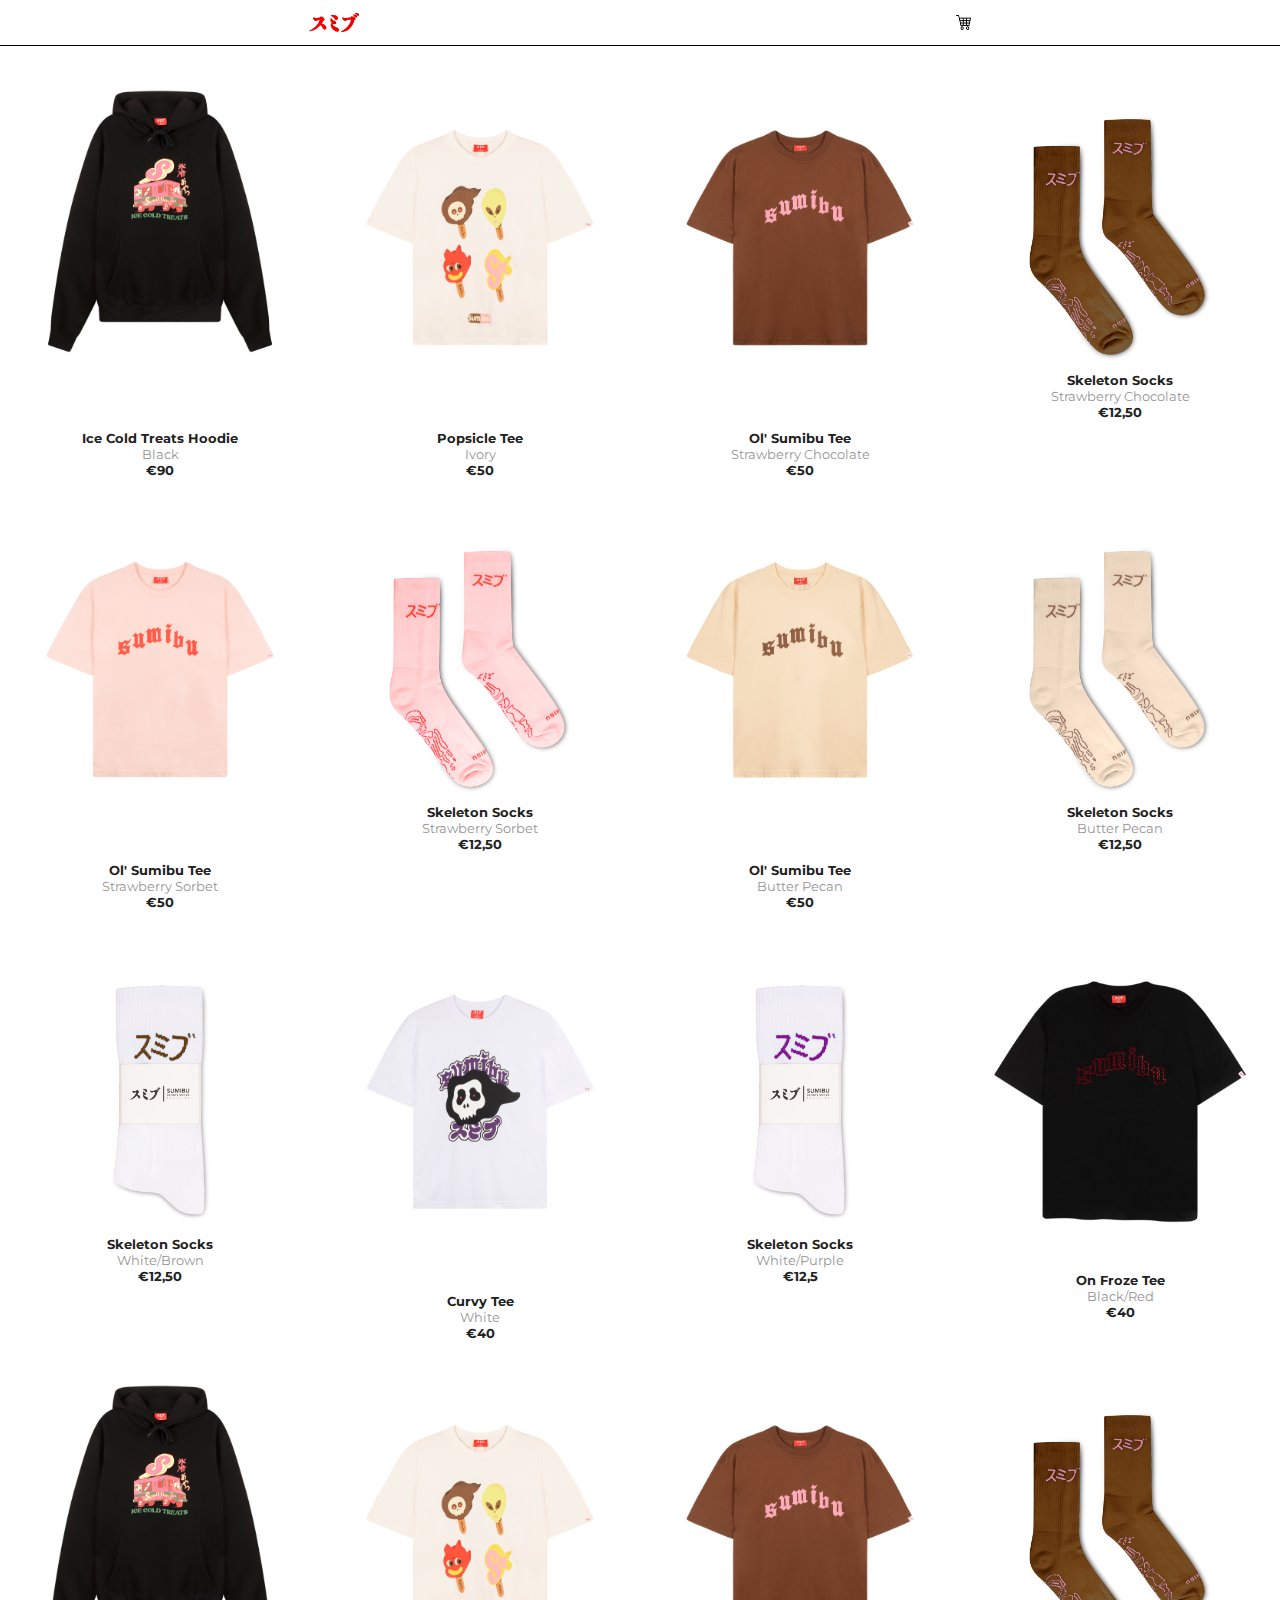
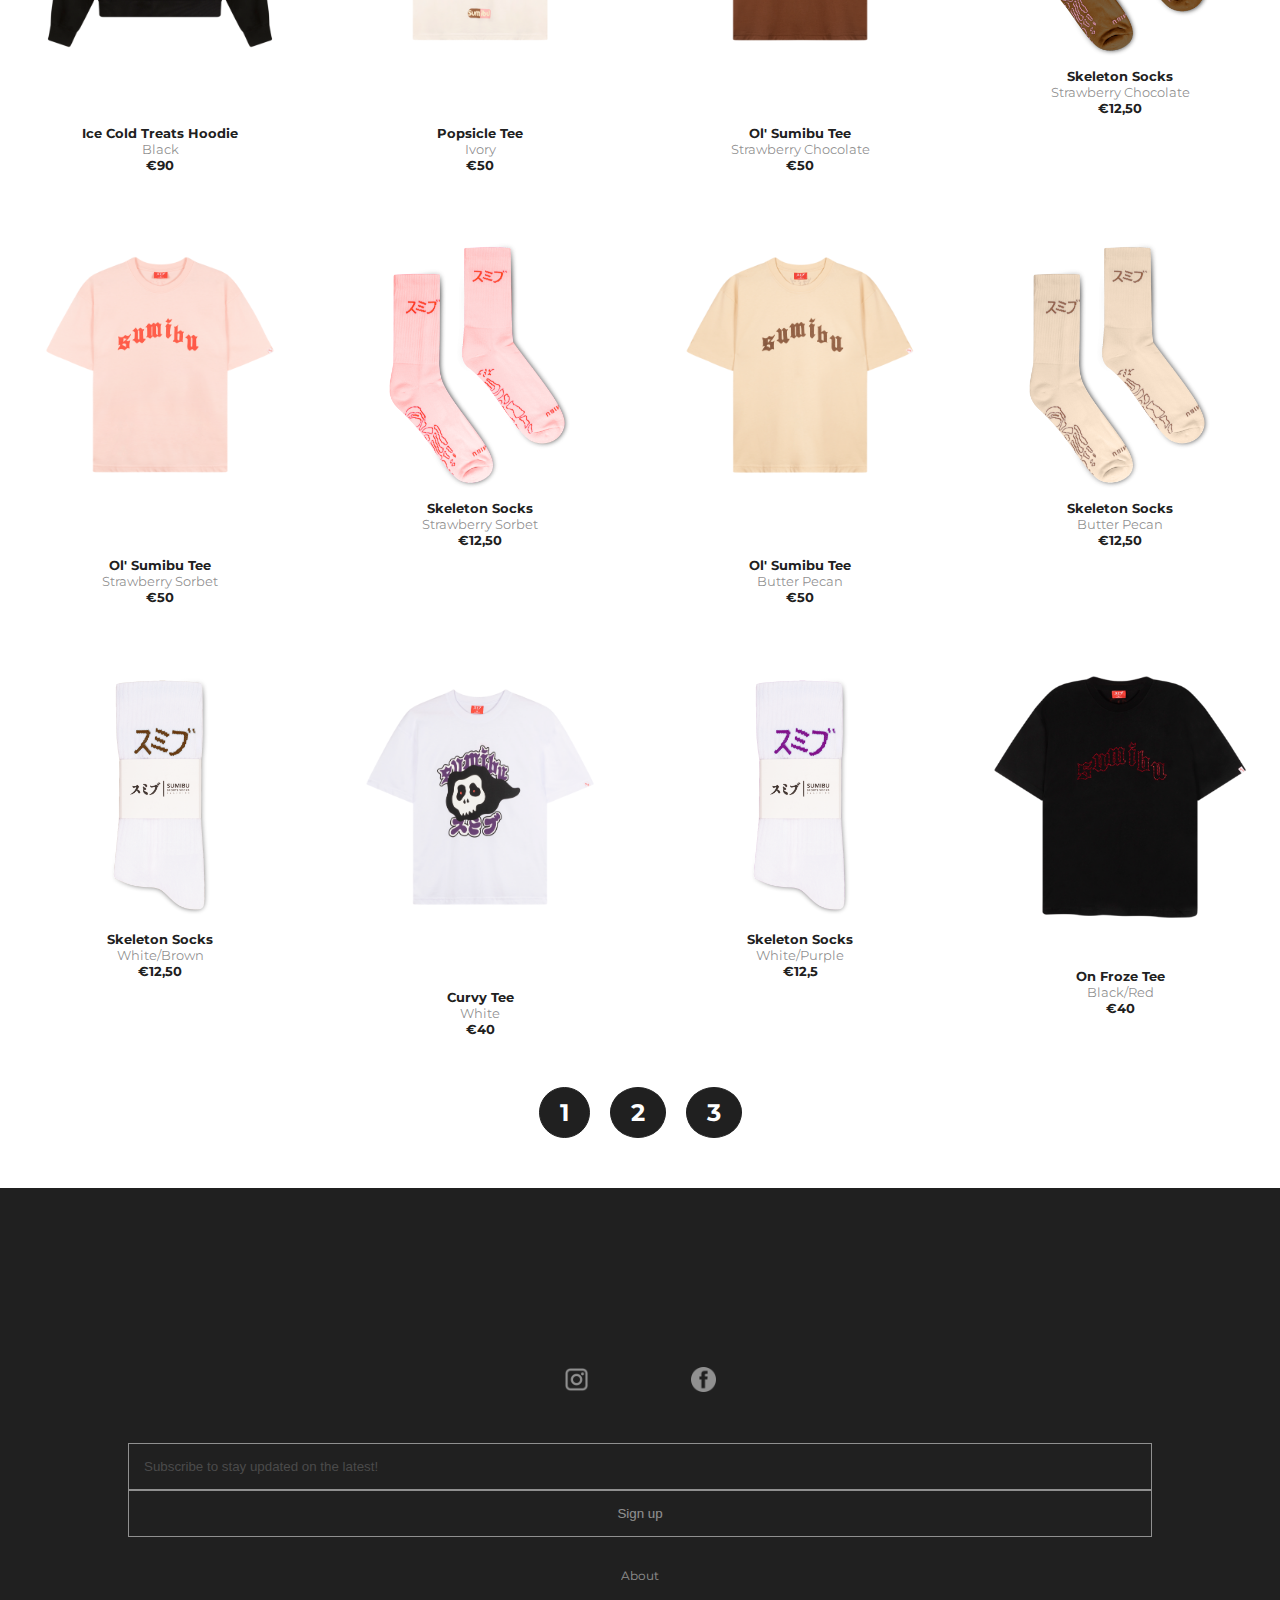
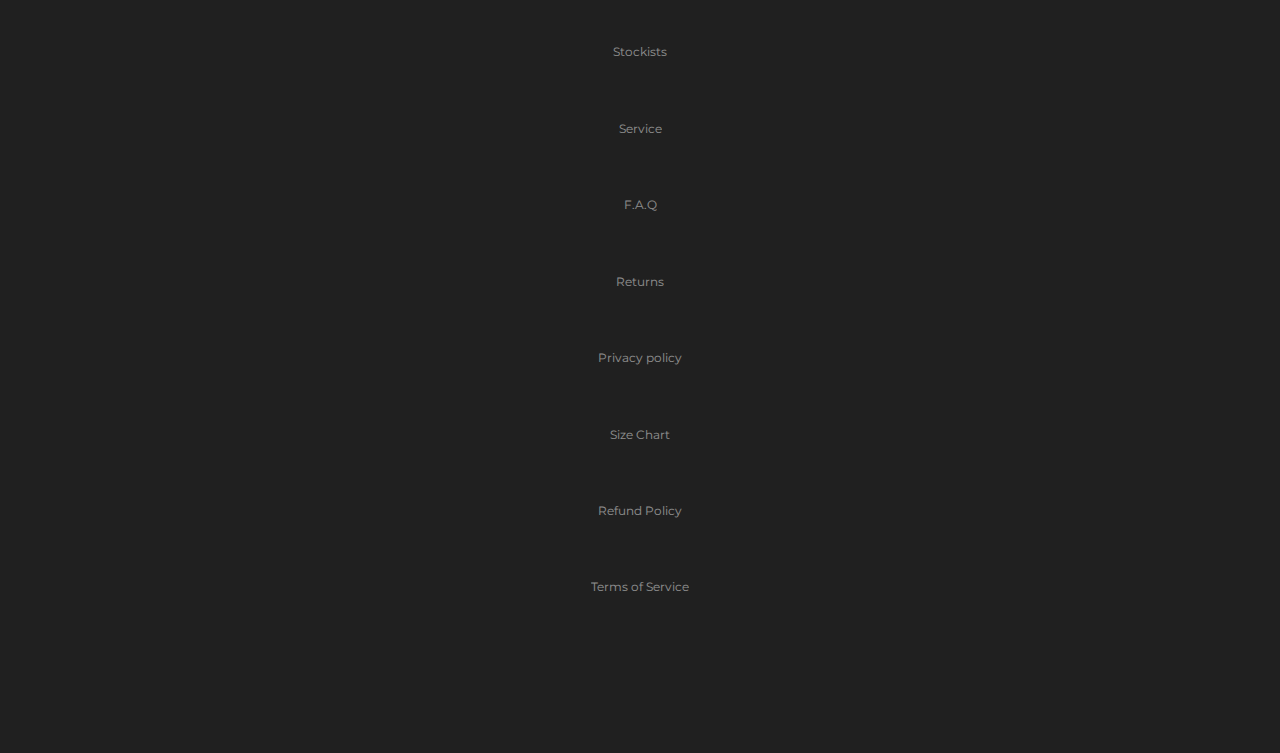
==== shop.html @ e9f35f2e "Add files via upload" ====
<!DOCTYPE html>
<html lang="nl">
<head>
    <meta charset="UTF-8">
    <meta http-equiv="X-UA-Compatible" content="IE=edge">
    <meta name="viewport" content="width=device-width, initial-scale=1.0">
    <link rel="stylesheet" href="styles/styles.css">
    <link rel="preconnect" href="https://fonts.googleapis.com">
    <link rel="preconnect" href="https://fonts.gstatic.com" crossorigin>
    <link href="https://fonts.googleapis.com/css2?family=Nunito+Sans:wght@300&display=swap" rel="stylesheet">
    <link rel="preconnect" href="https://fonts.googleapis.com">
    <link rel="preconnect" href="https://fonts.gstatic.com" crossorigin>
    <link href="https://fonts.googleapis.com/css2?family=Montserrat&display=swap" rel="stylesheet">
    <title>Sumibu</title>
</head>
<body>
    <header>
        <section>
            <img src="images/hamburger.png" alt="Hamburger menu icon" id="burger">
            <img src="images/logo.png" alt="">
            <img src="images/winkelwagen.png" alt="">
        </section>
        <nav>
            <img src="images/kruis.png" alt="kruis" id="kruis">
            <ul>
                <li> <a href="index.html">HOME</a></li>
                <li><a href="shop.html">SHOP</a></li>
                <li><a href="">EXPRESSIONS</a></li>
                <li><a href="">BLOG</a></li>
                <li><a href="">SEARCH</a></li>
                <li><a href="">CONTACT</a></li>
                <li><a href="">ABOUT</a></li>
                <li><a href="">EUR</a></li>
            </ul>
        </nav>
    </header>
    <main>
        <section>
            <article>
            <img src="images/trui.png" alt="hoodie">
            <h1>Ice Cold Treats Hoodie</h1>
            <p>Black</p>
            <h1>€90</h1>
        </article>
        <article>
            <img src="images/eerste shirt.png" alt="shirt">
            <h1>Popsicle Tee</h1>
            <p>Ivory</p>
            <h1>€50</h1>
        </article>
        <article>
            <img src="images/tweede shirt.png" alt="shirt">
            <h1>Ol' Sumibu Tee</h1>
            <p>Strawberry Chocolate</p>
            <h1>€50</h1>
        </article>
        <article>
            <img src="images/sokken.png" alt="sokken">
            <h1>Skeleton Socks</h1>
            <p>Strawberry Chocolate</p>
            <h1>€12,50</h1>
        </article>
        <article>
            <img src="images/derde shirt.png" alt="shirt">
            <h1>Ol' Sumibu Tee</h1>
            <p>Strawberry Sorbet</p>
            <h1>€50</h1>
        </article>
        <article>
            <img src="images/tweede sokken.png" alt="sokken">
            <h1>Skeleton Socks</h1>
            <p>Strawberry Sorbet</p>
            <h1>€12,50</h1>
        </article>
        <article>
            <img src="images/vierde shirt.png" alt="shirt">
            <h1>Ol' Sumibu Tee</h1>
            <p>Butter Pecan</p>
            <h1>€50</h1>
        </article>
        <article>
            <img src="images/derde sokken.png" alt="sokken">
            <h1>Skeleton Socks</h1>
            <p>Butter Pecan</p>
            <h1>€12,50</h1>
        </article>
       <article>
            <img src="images/vierde sokken.png" alt="sokken">
            <h1>Skeleton Socks</h1>
            <p>White/Brown</p>
            <h1>€12,50</h1>
        </article>
        <article>
            <img src="images/vijfde shirt.png" alt="shirt">
            <h1>Curvy Tee</h1>
            <p>White</p>
            <h1>€40</h1>
        </article>
        <article>
            <img src="images/vijfde sokken.png" alt="shirt">
            <h1>Skeleton Socks</h1>
            <p>White/Purple</p>
            <h1>€12,5</h1>
        </article>
        <article>
            <img src="images/zesde shirt.png" alt="shirt">
            <h1>On Froze Tee</h1>
            <p>Black/Red</p>
            <h1>€40</h1>
        </article>
    </section>
        <section>
            <article>
            <img src="images/trui.png" alt="hoodie">
            <h1>Ice Cold Treats Hoodie</h1>
            <p>Black</p>
            <h1>€90</h1>
        </article>
        <article>
            <img src="images/eerste shirt.png" alt="shirt">
            <h1>Popsicle Tee</h1>
            <p>Ivory</p>
            <h1>€50</h1>
        </article>
        <article>
            <img src="images/tweede shirt.png" alt="shirt">
            <h1>Ol' Sumibu Tee</h1>
            <p>Strawberry Chocolate</p>
            <h1>€50</h1>
        </article>
        <article>
            <img src="images/sokken.png" alt="sokken">
            <h1>Skeleton Socks</h1>
            <p>Strawberry Chocolate</p>
            <h1>€12,50</h1>
        </article>
        <article>
            <img src="images/derde shirt.png" alt="shirt">
            <h1>Ol' Sumibu Tee</h1>
            <p>Strawberry Sorbet</p>
            <h1>€50</h1>
        </article>
        <article>
            <img src="images/tweede sokken.png" alt="sokken">
            <h1>Skeleton Socks</h1>
            <p>Strawberry Sorbet</p>
            <h1>€12,50</h1>
        </article>
        <article>
            <img src="images/vierde shirt.png" alt="shirt">
            <h1>Ol' Sumibu Tee</h1>
            <p>Butter Pecan</p>
            <h1>€50</h1>
        </article>
        <article>
            <img src="images/derde sokken.png" alt="sokken">
            <h1>Skeleton Socks</h1>
            <p>Butter Pecan</p>
            <h1>€12,50</h1>
        </article>
       <article>
            <img src="images/vierde sokken.png" alt="sokken">
            <h1>Skeleton Socks</h1>
            <p>White/Brown</p>
            <h1>€12,50</h1>
        </article>
        <article>
            <img src="images/vijfde shirt.png" alt="shirt">
            <h1>Curvy Tee</h1>
            <p>White</p>
            <h1>€40</h1>
        </article>
        <article>
            <img src="images/vijfde sokken.png" alt="shirt">
            <h1>Skeleton Socks</h1>
            <p>White/Purple</p>
            <h1>€12,5</h1>
        </article>
        <article>
            <img src="images/zesde shirt.png" alt="shirt">
            <h1>On Froze Tee</h1>
            <p>Black/Red</p>
            <h1>€40</h1>
        </article>
    </section>
    <div>
        <h2>1</h2>
        <h2>2</h2>
        <h2>3</h2>
    </div>
    </main>
   
    <footer>    
        <article>
            <img src="images/insta.png" alt="instagram">
            <img src="images/facebook.png" alt="facebook">
        </article>
        
        <input type="email" id="email" required placeholder="Subscribe to stay updated on the latest!">
        <input type="submit" value="Sign up">

        <a href="">About</a>
        <a href="">Stockists</a>
        <a href="">Service</a>
        <a href="">F.A.Q</a>
        <a href="">Returns</a>
        <a href="">Privacy policy</a>
        <a href="">Size Chart</a>
        <a href="">Refund Policy</a>
        <a href="">Terms of Service</a>
    </footer>
    <script src="scripts/scripts.js"></script>
</body>
</html>
---- styles/styles.css ----
*,html {
    padding: 0px;
    margin: 0px;
    box-sizing: border-box;
    cursor: url(//cdn.shopify.com/s/files/1/1156/1870/t/19/assets/SKELETON.png?v=17962530914533551007),auto;
}

:root{
    --standaard-font: 'Montserrat', sans-serif;
    --standaard-zwart: rgba(32, 32, 32);
    --standaard-zwart-lagere-oppacity: rgba(32, 32, 32, 0.5);
}


/*main*/

/*het deel onderaan de homepage*/

.home section:nth-child(4){
    display: flex;
    flex-direction: column;
}
.home section:nth-child(4) img{
    width: 100%;
}

.home main section:nth-child(4) article:last-child img{
    width: 100%;
}

.home main section:nth-child(4) article h1{
    font-family: var(--standaard-font);
    color: var(--standaard-zwart);
    font-size: 1.5em;
    width: 60%;
    align-self: flex-start;
    text-align: left;
}

.home main section:nth-child(4) article h2{
    font-family: var(--standaard-font);
    color: var(--standaard-zwart-lagere-oppacity);
    font-size: 1em;
    width: 60%;
    margin-top: 1em;
    text-align: left;
    align-self: flex-start;
}

.home main section:nth-child(4) article p{
    font-family: var(--standaard-font);
    color: var(--standaard-zwart);
    font-size: .7em;
    width: 60%;
    margin-top: 1em;
    text-align: left;
    align-self: flex-start;
}

.home main section{
    display: flex;
    overflow: auto;
}

.home main section article{
    min-width: 50%;
    padding: 1em;
}

.home>main>article{
    padding: 3%;
}



.home main article:last-child{
    display: flex;
}

.home main article:last-child img{
    width: 50%;
    padding: 1%;
}

.home main section article:last-child img{
    width: 80%;
}


main>article>img{
    width: 100%;
}

main>article:first-child{
    padding: 0%;
}

.home picture{
    display: flex;
    overflow: auto;
}

.home picture img{
    width: 100%;
}

section img{
    width: 80%;
}

main section{
    display: grid;
    grid-template-columns: 1fr 1fr;
    align-items: center;
    align-content: center;
}



section>article{
    display: flex;
    flex-direction: column;
    align-items: center;
}

section>article>h1{
    font-family: var(--standaard-font);
    font-size: 13px;
    color: var(--standaard-zwart);
    text-align: center;
}

section>article>p{
    color: var(--standaard-zwart-lagere-oppacity);
    font-family:  var(--standaard-font);
    font-size: 13px;
    text-align: center;
}

div{
    display: flex;
    justify-content: center;
    gap: 20px;
    padding: 50px;
 }
 
 div h2{
     font-family: var(--standaard-font);
     border: 1px var(--standaard-zwart) solid;
     border-radius:  100%;
     padding: 10px 20px;
     background-color: var(--standaard-zwart);
     color: white;
 }

/*header*/



/*burgermenu*/
header{
    border-bottom: 1px solid black;
    padding: 10px
}

nav.toonmenu{
    transform:translateX(0);
}

header nav{
    background-color: rgba(0, 0, 0, 0.863);
    position: fixed;
    top: 0px;
    right: 0px;
    left: 0px;
    bottom: 0px;
    transform:translateX(-100%);
    transition: 1s;
}

header ul{
    display: flex;
    flex-direction: column; 
    margin-left: 50px;
    margin-top: 50px;
}

header ul li{
    list-style-type: none;
}

header nav a{
    text-decoration: none;
    color: white;
    font-family: var(--standaard-font);
    font-size: 20px;
    font-weight: bold;
    
}

header nav li{
    padding: 10px;
}

header nav img{
    width: 30px;
    margin-left: 45px;
    margin-top: 20px;
}

/*einde burgermenu*/

header section{
    display: flex;
    flex-direction: row;
    justify-content: space-around;
    align-items: center;
}

header section img{
    width: 15px;
    height: 17px;
}

header section img:nth-of-type(2){
    height: 25px;
    width: 50px;
   
}

/*footer*/

footer{
    background-color: var(--standaard-zwart);
    display: flex;
    flex-direction: column;
    padding: 10%;
}

footer>article{
    display: flex;
    flex-direction: row;
    justify-content: center;

}

footer>article>img{
    width: 25px;
    opacity: 50%;
    margin: 5%;
}

footer>a{
    text-decoration: none;
    color: white;
    opacity: 50%;
    font-family:  var(--standaard-font);
    font-size: 12px;
    text-align: center;
    padding: 3%;
}

footer input{
    padding: 15px;
    color: white;
    opacity: 50%;
    background-color:  var(--standaard-zwart);
    border: white 1px solid;
}

@media (min-width: 48em){

    main section{
        display: grid;
        grid-template-columns: 1fr 1fr 1fr 1fr;
    }

    main>article>img{
        width: 100%;
    }
    .home main section article{
        min-width: 25%;
        padding: 1em;
    }
    .home picture{
        overflow: hidden;
    }

    .home section:nth-child(4){
        display: grid;
        grid-template-columns: 1fr 1fr 1fr;
    }
    .home section:nth-child(4) article{
        display: flex; 
        min-width: unset;
        height: 100%;
        justify-content: space-between;
    }
    .home section:nth-child(4) article img{
        background-size: cover;
    }
    
    header>section>img:first-child{
        display: none;
    }

    


    
}
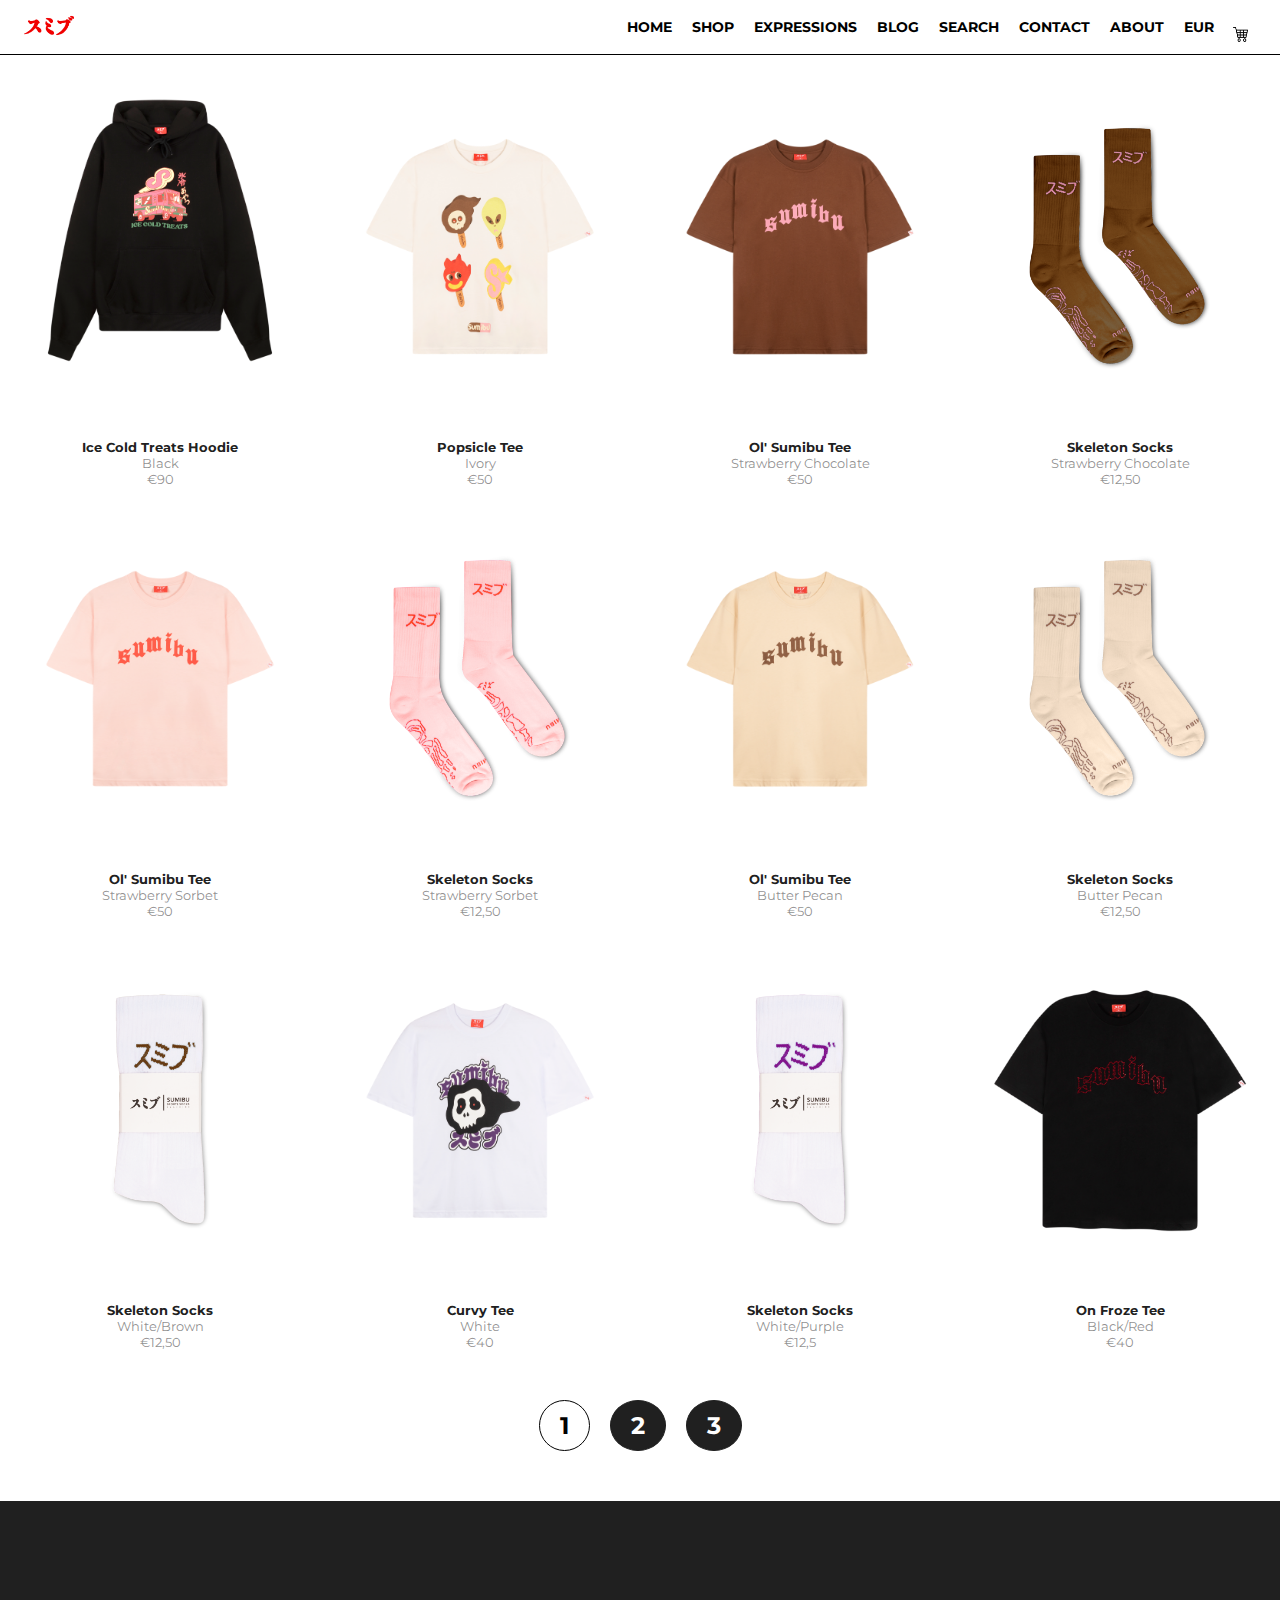
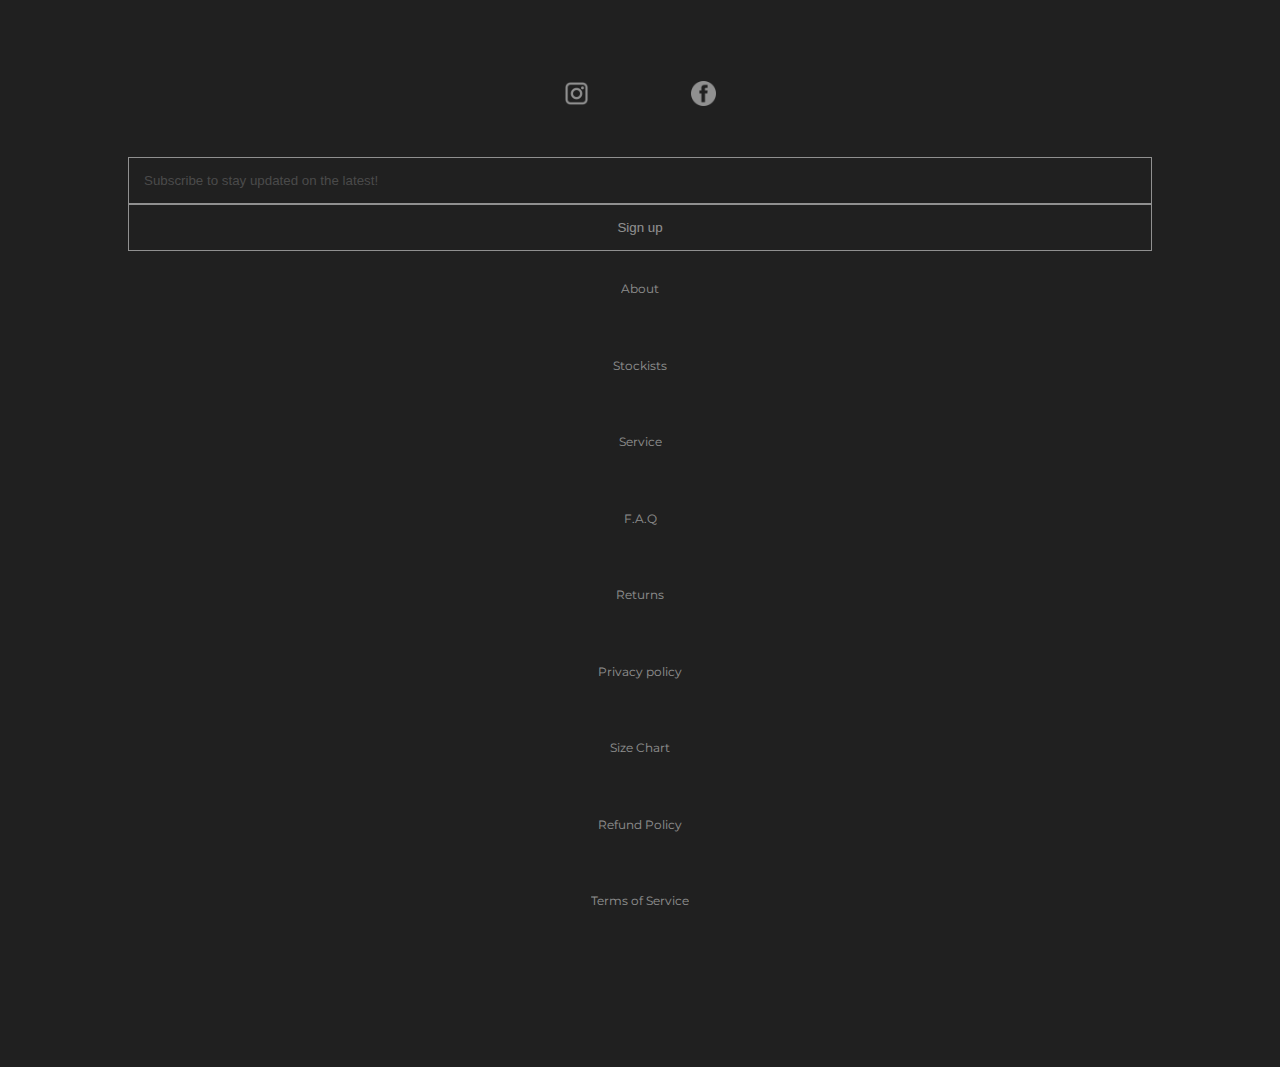
==== commit c5a5d5f4: "Add files via upload" ====
--- a/shop.html
+++ b/shop.html
@@ -13,176 +13,103 @@
     <link href="https://fonts.googleapis.com/css2?family=Montserrat&display=swap" rel="stylesheet">
     <title>Sumibu</title>
 </head>
-<body>
+<body class="shop">
     <header>
         <section>
-            <img src="images/hamburger.png" alt="Hamburger menu icon" id="burger">
-            <img src="images/logo.png" alt="">
-            <img src="images/winkelwagen.png" alt="">
+            <a href="#"><img src="images/hamburger.png" alt="Hamburger menu icon" id="burger"></a>
+            <a href="#"><img src="images/logo.png" alt="logo"></a>
+            <a href=""><img src="images/winkelwagen.png" alt="winkelwagen"></a>
         </section>
         <nav>
             <img src="images/kruis.png" alt="kruis" id="kruis">
             <ul>
                 <li> <a href="index.html">HOME</a></li>
                 <li><a href="shop.html">SHOP</a></li>
-                <li><a href="">EXPRESSIONS</a></li>
-                <li><a href="">BLOG</a></li>
-                <li><a href="">SEARCH</a></li>
-                <li><a href="">CONTACT</a></li>
-                <li><a href="">ABOUT</a></li>
-                <li><a href="">EUR</a></li>
+                <li><a href="#">EXPRESSIONS</a></li>
+                <li><a href="#">BLOG</a></li>
+                <li><a href="#">SEARCH</a></li>
+                <li><a href="#">CONTACT</a></li>
+                <li><a href="#">ABOUT</a></li>
+                <li><a href="#">EUR</a></li>
             </ul>
         </nav>
     </header>
     <main>
         <section>
             <article>
-            <img src="images/trui.png" alt="hoodie">
-            <h1>Ice Cold Treats Hoodie</h1>
-            <p>Black</p>
-            <h1>€90</h1>
-        </article>
-        <article>
-            <img src="images/eerste shirt.png" alt="shirt">
-            <h1>Popsicle Tee</h1>
-            <p>Ivory</p>
-            <h1>€50</h1>
-        </article>
-        <article>
-            <img src="images/tweede shirt.png" alt="shirt">
-            <h1>Ol' Sumibu Tee</h1>
-            <p>Strawberry Chocolate</p>
-            <h1>€50</h1>
-        </article>
-        <article>
-            <img src="images/sokken.png" alt="sokken">
-            <h1>Skeleton Socks</h1>
-            <p>Strawberry Chocolate</p>
-            <h1>€12,50</h1>
-        </article>
-        <article>
-            <img src="images/derde shirt.png" alt="shirt">
-            <h1>Ol' Sumibu Tee</h1>
-            <p>Strawberry Sorbet</p>
-            <h1>€50</h1>
-        </article>
-        <article>
-            <img src="images/tweede sokken.png" alt="sokken">
-            <h1>Skeleton Socks</h1>
-            <p>Strawberry Sorbet</p>
-            <h1>€12,50</h1>
-        </article>
-        <article>
-            <img src="images/vierde shirt.png" alt="shirt">
-            <h1>Ol' Sumibu Tee</h1>
-            <p>Butter Pecan</p>
-            <h1>€50</h1>
-        </article>
-        <article>
-            <img src="images/derde sokken.png" alt="sokken">
-            <h1>Skeleton Socks</h1>
-            <p>Butter Pecan</p>
-            <h1>€12,50</h1>
-        </article>
-       <article>
-            <img src="images/vierde sokken.png" alt="sokken">
-            <h1>Skeleton Socks</h1>
-            <p>White/Brown</p>
-            <h1>€12,50</h1>
-        </article>
-        <article>
-            <img src="images/vijfde shirt.png" alt="shirt">
-            <h1>Curvy Tee</h1>
-            <p>White</p>
-            <h1>€40</h1>
-        </article>
-        <article>
-            <img src="images/vijfde sokken.png" alt="shirt">
-            <h1>Skeleton Socks</h1>
-            <p>White/Purple</p>
-            <h1>€12,5</h1>
-        </article>
-        <article>
-            <img src="images/zesde shirt.png" alt="shirt">
-            <h1>On Froze Tee</h1>
-            <p>Black/Red</p>
-            <h1>€40</h1>
-        </article>
+                <a href="#"><img src="images/trui.png" alt="hoodie">
+                <h3>Ice Cold Treats Hoodie</h3>
+                <p>Black</p>
+                <p>€90</p></a>
+            </article>
+            <article>
+                <a href="#"><img src="images/eerste shirt.png" alt="shirt">
+                <h3>Popsicle Tee</h1>
+                <p>Ivory</p>
+                <p>€50</p></a>
+            </article>
+            <article>
+                <a href="#"><img src="images/tweede shirt.png" alt="shirt">
+                <h3>Ol' Sumibu Tee</h3>
+                <p>Strawberry Chocolate</p>
+                <p>€50</p></a>
+            </article>
+            <article>
+                <a href="#"><img src="images/sokken.png" alt="sokken">
+                <h3>Skeleton Socks</h3>
+                <p>Strawberry Chocolate</p>
+                <p>€12,50</p></a>
+            </article>
+            <article>
+                <a href="#"><img src="images/derde shirt.png" alt="shirt">
+                <h3>Ol' Sumibu Tee</h3>
+                <p>Strawberry Sorbet</p>
+                <p>€50</p></a>
+            </article>
+            <article>
+                <a href="#"><img src="images/tweede sokken.png" alt="sokken">
+                <h3>Skeleton Socks</h3>
+                <p>Strawberry Sorbet</p>
+                <p>€12,50</p></a>
+            </article>
+            <article>
+                <a href="#"><img src="images/vierde shirt.png" alt="shirt">
+                <h3>Ol' Sumibu Tee</h3>
+                <p>Butter Pecan</p>
+                <p>€50</p></a>
+            </article>
+            <article>
+                <a href="#"><img src="images/derde sokken.png" alt="sokken">
+                <h3>Skeleton Socks</h3>
+                <p>Butter Pecan</p>
+                <p>€12,50</p></a>
+            </article>
+           <article>
+                <a href="#"><img src="images/vierde sokken.png" alt="sokken">
+                <h3>Skeleton Socks</h3>
+                <p>White/Brown</p>
+                <p>€12,50</p></a>
+            </article>
+            <article>
+                <a href=""><img src="images/vijfde shirt.png" alt="shirt">
+                <h3>Curvy Tee</h3>
+                <p>White</p>
+                <p>€40</p></a>
+            </article>
+            <article>
+                <a href="#"><img src="images/vijfde sokken.png" alt="shirt">
+                <h3>Skeleton Socks</h3>
+                <p>White/Purple</p>
+                <p>€12,5</p></a>
+            </article>
+            <article>
+                <a href="#"><img src="images/zesde shirt.png" alt="shirt">
+                <h3>On Froze Tee</h3>
+                <p>Black/Red</p>
+                <p>€40</p></a>
+            </article>
     </section>
-        <section>
-            <article>
-            <img src="images/trui.png" alt="hoodie">
-            <h1>Ice Cold Treats Hoodie</h1>
-            <p>Black</p>
-            <h1>€90</h1>
-        </article>
-        <article>
-            <img src="images/eerste shirt.png" alt="shirt">
-            <h1>Popsicle Tee</h1>
-            <p>Ivory</p>
-            <h1>€50</h1>
-        </article>
-        <article>
-            <img src="images/tweede shirt.png" alt="shirt">
-            <h1>Ol' Sumibu Tee</h1>
-            <p>Strawberry Chocolate</p>
-            <h1>€50</h1>
-        </article>
-        <article>
-            <img src="images/sokken.png" alt="sokken">
-            <h1>Skeleton Socks</h1>
-            <p>Strawberry Chocolate</p>
-            <h1>€12,50</h1>
-        </article>
-        <article>
-            <img src="images/derde shirt.png" alt="shirt">
-            <h1>Ol' Sumibu Tee</h1>
-            <p>Strawberry Sorbet</p>
-            <h1>€50</h1>
-        </article>
-        <article>
-            <img src="images/tweede sokken.png" alt="sokken">
-            <h1>Skeleton Socks</h1>
-            <p>Strawberry Sorbet</p>
-            <h1>€12,50</h1>
-        </article>
-        <article>
-            <img src="images/vierde shirt.png" alt="shirt">
-            <h1>Ol' Sumibu Tee</h1>
-            <p>Butter Pecan</p>
-            <h1>€50</h1>
-        </article>
-        <article>
-            <img src="images/derde sokken.png" alt="sokken">
-            <h1>Skeleton Socks</h1>
-            <p>Butter Pecan</p>
-            <h1>€12,50</h1>
-        </article>
-       <article>
-            <img src="images/vierde sokken.png" alt="sokken">
-            <h1>Skeleton Socks</h1>
-            <p>White/Brown</p>
-            <h1>€12,50</h1>
-        </article>
-        <article>
-            <img src="images/vijfde shirt.png" alt="shirt">
-            <h1>Curvy Tee</h1>
-            <p>White</p>
-            <h1>€40</h1>
-        </article>
-        <article>
-            <img src="images/vijfde sokken.png" alt="shirt">
-            <h1>Skeleton Socks</h1>
-            <p>White/Purple</p>
-            <h1>€12,5</h1>
-        </article>
-        <article>
-            <img src="images/zesde shirt.png" alt="shirt">
-            <h1>On Froze Tee</h1>
-            <p>Black/Red</p>
-            <h1>€40</h1>
-        </article>
-    </section>
+       
     <div>
         <h2>1</h2>
         <h2>2</h2>
@@ -199,15 +126,15 @@
         <input type="email" id="email" required placeholder="Subscribe to stay updated on the latest!">
         <input type="submit" value="Sign up">
 
-        <a href="">About</a>
-        <a href="">Stockists</a>
-        <a href="">Service</a>
-        <a href="">F.A.Q</a>
-        <a href="">Returns</a>
-        <a href="">Privacy policy</a>
-        <a href="">Size Chart</a>
-        <a href="">Refund Policy</a>
-        <a href="">Terms of Service</a>
+        <a href="#">About</a>
+        <a href="#">Stockists</a>
+        <a href="#">Service</a>
+        <a href="#">F.A.Q</a>
+        <a href="#">Returns</a>
+        <a href="#">Privacy policy</a>
+        <a href="#">Size Chart</a>
+        <a href="#">Refund Policy</a>
+        <a href="#">Terms of Service</a>
     </footer>
     <script src="scripts/scripts.js"></script>
 </body>
--- a/styles/styles.css
+++ b/styles/styles.css
@@ -106,6 +106,8 @@
 
 section img{
     width: 80%;
+    margin-bottom: auto;
+    margin-top: auto;
 }
 
 main section{
@@ -115,22 +117,26 @@
     align-content: center;
 }
 
-
-
 section>article{
+    height: 100%;
+}
+
+section>article>a{
     display: flex;
     flex-direction: column;
     align-items: center;
-}
-
-section>article>h1{
+    height: 100%;
+    text-decoration: none;
+}
+
+section>article>a>h3{
     font-family: var(--standaard-font);
     font-size: 13px;
     color: var(--standaard-zwart);
     text-align: center;
 }
 
-section>article>p{
+section>article>a>p{
     color: var(--standaard-zwart-lagere-oppacity);
     font-family:  var(--standaard-font);
     font-size: 13px;
@@ -153,6 +159,14 @@
      color: white;
  }
 
+ main>div>h2:first-of-type{
+     background-color: white;
+     color: black;
+     border: 1px black solid;
+ }
+
+
+
 /*header*/
 
 
@@ -160,7 +174,7 @@
 /*burgermenu*/
 header{
     border-bottom: 1px solid black;
-    padding: 10px
+    padding: .5em;
 }
 
 nav.toonmenu{
@@ -217,15 +231,19 @@
     align-items: center;
 }
 
-header section img{
+header section a:nth-child(1) img{
     width: 15px;
     height: 17px;
 }
 
-header section img:nth-of-type(2){
+header section a:nth-child(3) img{
+    width: 15px;
+    height: 17px;
+}
+
+header section a img{
     height: 25px;
     width: 50px;
-   
 }
 
 /*footer*/
@@ -290,23 +308,95 @@
         display: grid;
         grid-template-columns: 1fr 1fr 1fr;
     }
-    .home section:nth-child(4) article{
-        display: flex; 
-        min-width: unset;
-        height: 100%;
+    .home section:nth-child(4) article img{
+        margin-top: inherit;
+    }
+    
+    header>section> a:first-of-type img{
+        display: none;
+    }
+
+    header>nav{
+        transform: inherit;
+        background: inherit;
+        position: relative;
+        transition: none;
+        width: auto;
+        margin-right: 3em;
+    }
+
+    header>nav>ul>li>a{
+        color: black;
+        font-size: .9em;
+    }
+
+    header>nav>ul{
+        flex-direction: row;
         justify-content: space-between;
-    }
-    .home section:nth-child(4) article img{
-        background-size: cover;
-    }
-    
-    header>section>img:first-child{
+        margin-top: 0em;
+        margin-left: 0em;
+    }
+
+    header nav img{
         display: none;
     }
 
-    
-
-
-    
-}
-
+    header{
+        display: flex;
+        justify-content: space-between;
+    }
+
+    header>section a img{
+        margin-left: 1em;
+    }
+
+    header>section a:nth-child(3) img{
+        position: absolute;
+        right: 2em;
+        top: 1.6em;
+    }
+
+    main>div>h2:hover{
+        background-color: white;
+        border: black 1px solid;
+        color: black;
+    }
+
+    img:hover{
+        cursor: url(//cdn.shopify.com/s/files/1/1156/1870/t/19/assets/SKELETON_RED.png?v=13176512040166389707),auto;
+    }
+
+    main>section:first-of-type article:nth-of-type(2) img:hover{
+        content: url('/images/pop.png');
+    }
+
+    main>section:first-of-type article:nth-of-type(1) img:hover{
+        content: url('/images/hoodie2.png');
+    }
+
+    main>section:first-of-type article:nth-of-type(3) img:hover{
+        content: url('/images/bruin.png');
+    }
+
+    main>section:first-of-type article:nth-of-type(5) img:hover{
+        content: url('/images/roze2.png');
+    }
+
+
+    main>section:first-of-type article:nth-of-type(7) img:hover, main>section:nth-of-type(2) article:nth-of-type(1) img:hover{
+        content: url('/images/beige2.png');
+    }
+
+    main>section:first-of-type article:nth-of-type(10) img:hover, main>section:nth-of-type(2) article:nth-of-type(4) img:hover{
+        content: url('/images/shirt.png');
+    }
+
+    main>section:first-of-type article:nth-of-type(12) img:hover, main>section:nth-of-type(2) article:nth-of-type(6) img:hover{
+        content: url('/images/zwart2.png');
+    }
+
+    a{
+        cursor: url(//cdn.shopify.com/s/files/1/1156/1870/t/19/assets/SKELETON_RED.png?v=13176512040166389707),auto;
+    }
+ 
+}
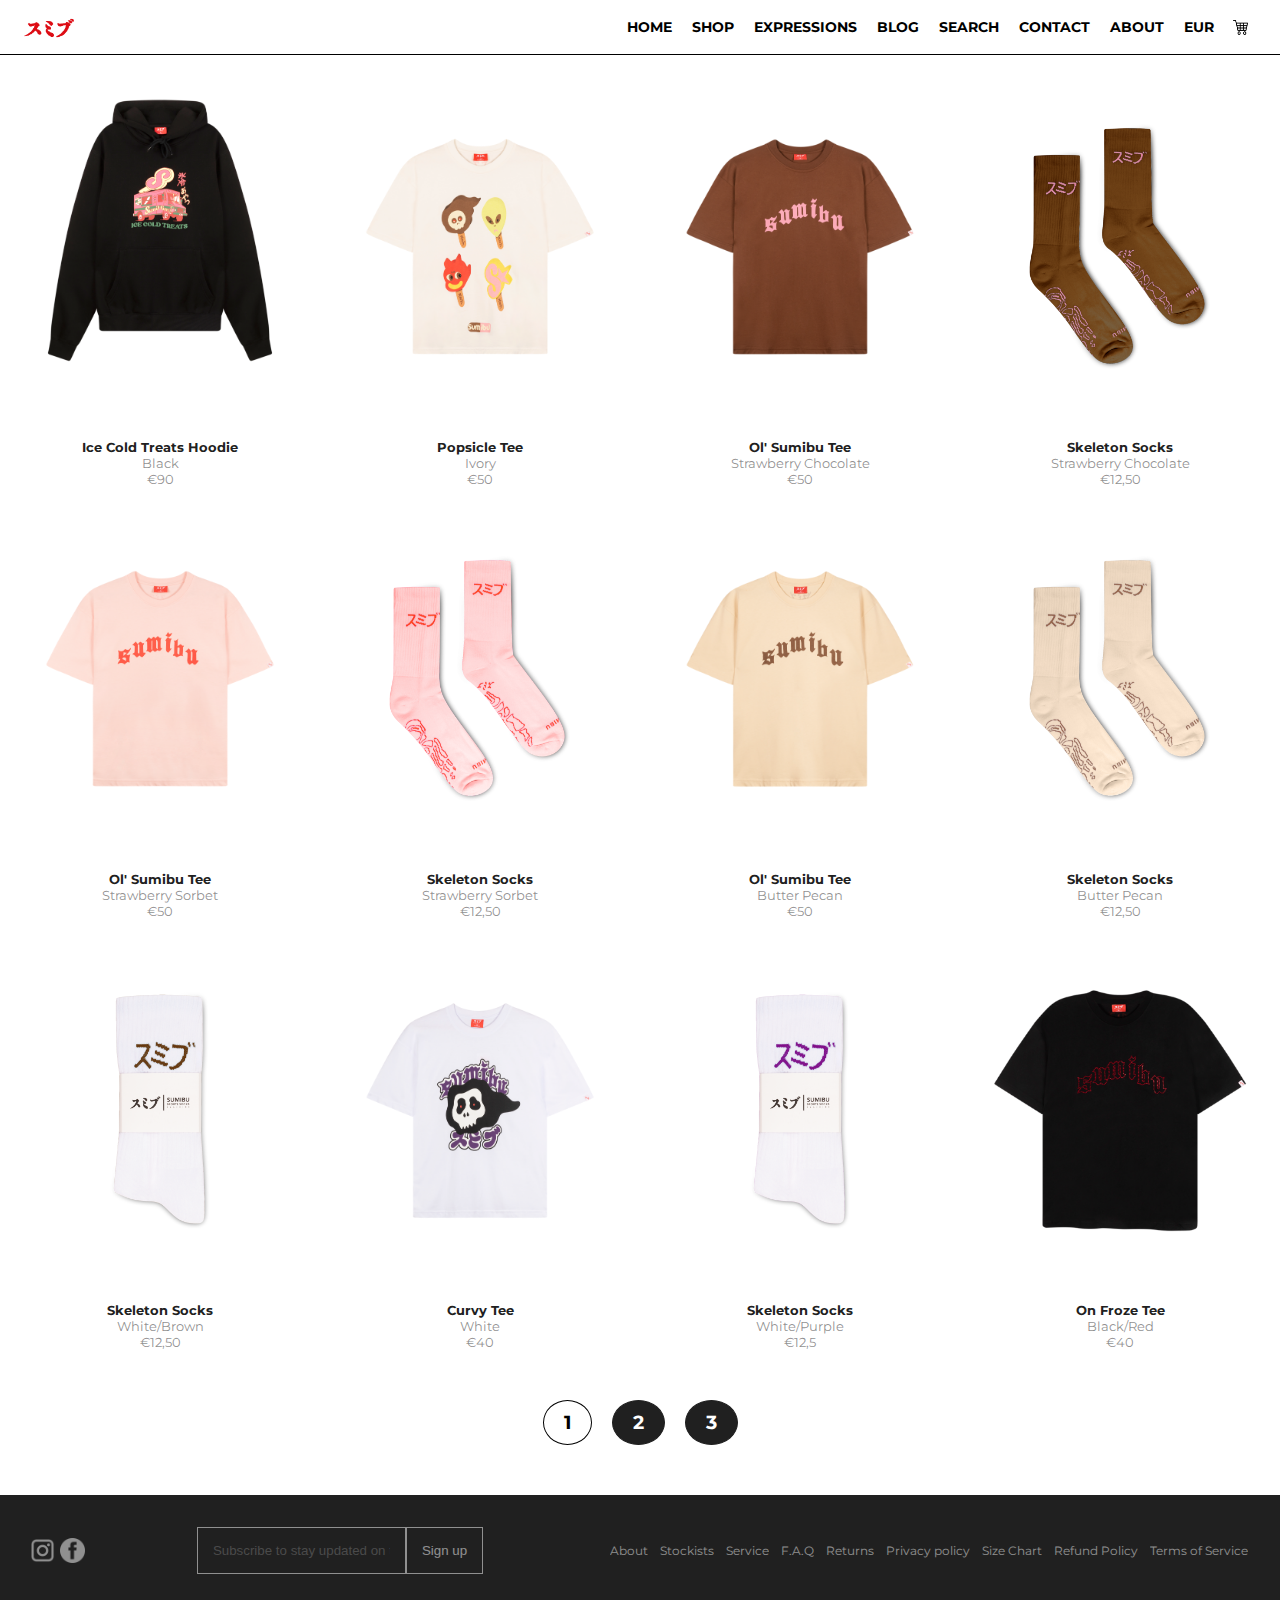
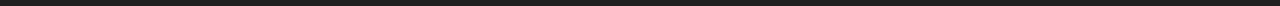
==== commit 9b96181a: "Add files via upload" ====
--- a/shop.html
+++ b/shop.html
@@ -17,8 +17,8 @@
     <header>
         <section>
             <a href="#"><img src="images/hamburger.png" alt="Hamburger menu icon" id="burger"></a>
-            <a href="#"><img src="images/logo.png" alt="logo"></a>
-            <a href=""><img src="images/winkelwagen.png" alt="winkelwagen"></a>
+            <a href="#"><img src="images/logo.png" alt="logo" id="logo"></a>
+            <a href="#"><img src="images/winkelwagen.png" alt="winkelwagen"></a>
         </section>
         <nav>
             <img src="images/kruis.png" alt="kruis" id="kruis">
@@ -111,9 +111,9 @@
     </section>
        
     <div>
-        <h2>1</h2>
-        <h2>2</h2>
-        <h2>3</h2>
+        <a href="#"><h3>1</h3></a>
+        <a href="#"><h3>2</h3></a>
+        <a href="#"><h3>3</h3></a>
     </div>
     </main>
    
@@ -123,18 +123,23 @@
             <img src="images/facebook.png" alt="facebook">
         </article>
         
-        <input type="email" id="email" required placeholder="Subscribe to stay updated on the latest!">
-        <input type="submit" value="Sign up">
+        <article>
+            <input type="email" id="email" required placeholder="Subscribe to stay updated on the latest!">
+            <input type="submit" value="Sign up">
+        </article>
 
-        <a href="#">About</a>
-        <a href="#">Stockists</a>
-        <a href="#">Service</a>
-        <a href="#">F.A.Q</a>
-        <a href="#">Returns</a>
-        <a href="#">Privacy policy</a>
-        <a href="#">Size Chart</a>
-        <a href="#">Refund Policy</a>
-        <a href="#">Terms of Service</a>
+        <article>
+            <a href="#">About</a>
+            <a href="#">Stockists</a>
+            <a href="#">Service</a>
+            <a href="#">F.A.Q</a>
+            <a href="#">Returns</a>
+            <a href="#">Privacy policy</a>
+            <a href="#">Size Chart</a>
+            <a href="#">Refund Policy</a>
+            <a href="#">Terms of Service</a>
+        </article>
+
     </footer>
     <script src="scripts/scripts.js"></script>
 </body>
--- a/styles/styles.css
+++ b/styles/styles.css
@@ -143,14 +143,18 @@
     text-align: center;
 }
 
-div{
+main>div{
     display: flex;
     justify-content: center;
     gap: 20px;
     padding: 50px;
  }
+
+ main>div>a{
+     text-decoration: none;
+ }
  
- div h2{
+ main>div>a>h3{
      font-family: var(--standaard-font);
      border: 1px var(--standaard-zwart) solid;
      border-radius:  100%;
@@ -159,12 +163,27 @@
      color: white;
  }
 
- main>div>h2:first-of-type{
+ main>div>a>h3:hover{
+    font-family: var(--standaard-font);
+    border: 1px var(--standaard-zwart) solid;
+    border-radius:  100%;
+    padding: 10px 20px;
+    background-color: var(--standaard-zwart);
+    color: white;
+}
+
+ main>div>a:first-of-type h3{
      background-color: white;
      color: black;
      border: 1px black solid;
  }
 
+
+ main>div>a>h3:hover{
+    background-color: white;
+    border: black 1px solid;
+    color: black;
+}
 
 
 /*header*/
@@ -241,9 +260,9 @@
     height: 17px;
 }
 
-header section a img{
-    height: 25px;
-    width: 50px;
+header section a:nth-child(2) img{
+    height: 1.5em;
+    width: 3.1em;
 }
 
 /*footer*/
@@ -268,7 +287,7 @@
     margin: 5%;
 }
 
-footer>a{
+footer a{
     text-decoration: none;
     color: white;
     opacity: 50%;
@@ -316,6 +335,14 @@
         display: none;
     }
 
+    header section a:nth-child(2) img{
+        height: 1.5em;
+        width: 3.1em;
+        position: fixed;
+        top: 1em;
+        transition: .5s;
+    }
+
     header>nav{
         transform: inherit;
         background: inherit;
@@ -353,14 +380,21 @@
     header>section a:nth-child(3) img{
         position: absolute;
         right: 2em;
-        top: 1.6em;
-    }
-
-    main>div>h2:hover{
-        background-color: white;
-        border: black 1px solid;
-        color: black;
-    }
+        top: 1.2em;
+    }
+
+    footer{
+        flex-direction: row;
+        padding: 2em;
+        justify-content: space-between;
+        align-items: center;
+    }
+
+    footer a{
+        padding: 0;
+        margin-left: 1em;
+    }
+
 
     img:hover{
         cursor: url(//cdn.shopify.com/s/files/1/1156/1870/t/19/assets/SKELETON_RED.png?v=13176512040166389707),auto;
@@ -400,3 +434,23 @@
     }
  
 }
+
+
+@media (max-width: 62.5em){
+    footer{
+        flex-direction: column;
+    }
+
+    footer article:nth-child(3){
+        display: flex;
+        flex-direction: column;
+    }
+
+    footer a{
+        margin-top: 20px;
+    }
+
+    footer input{
+        margin-top: 20px;
+    }
+}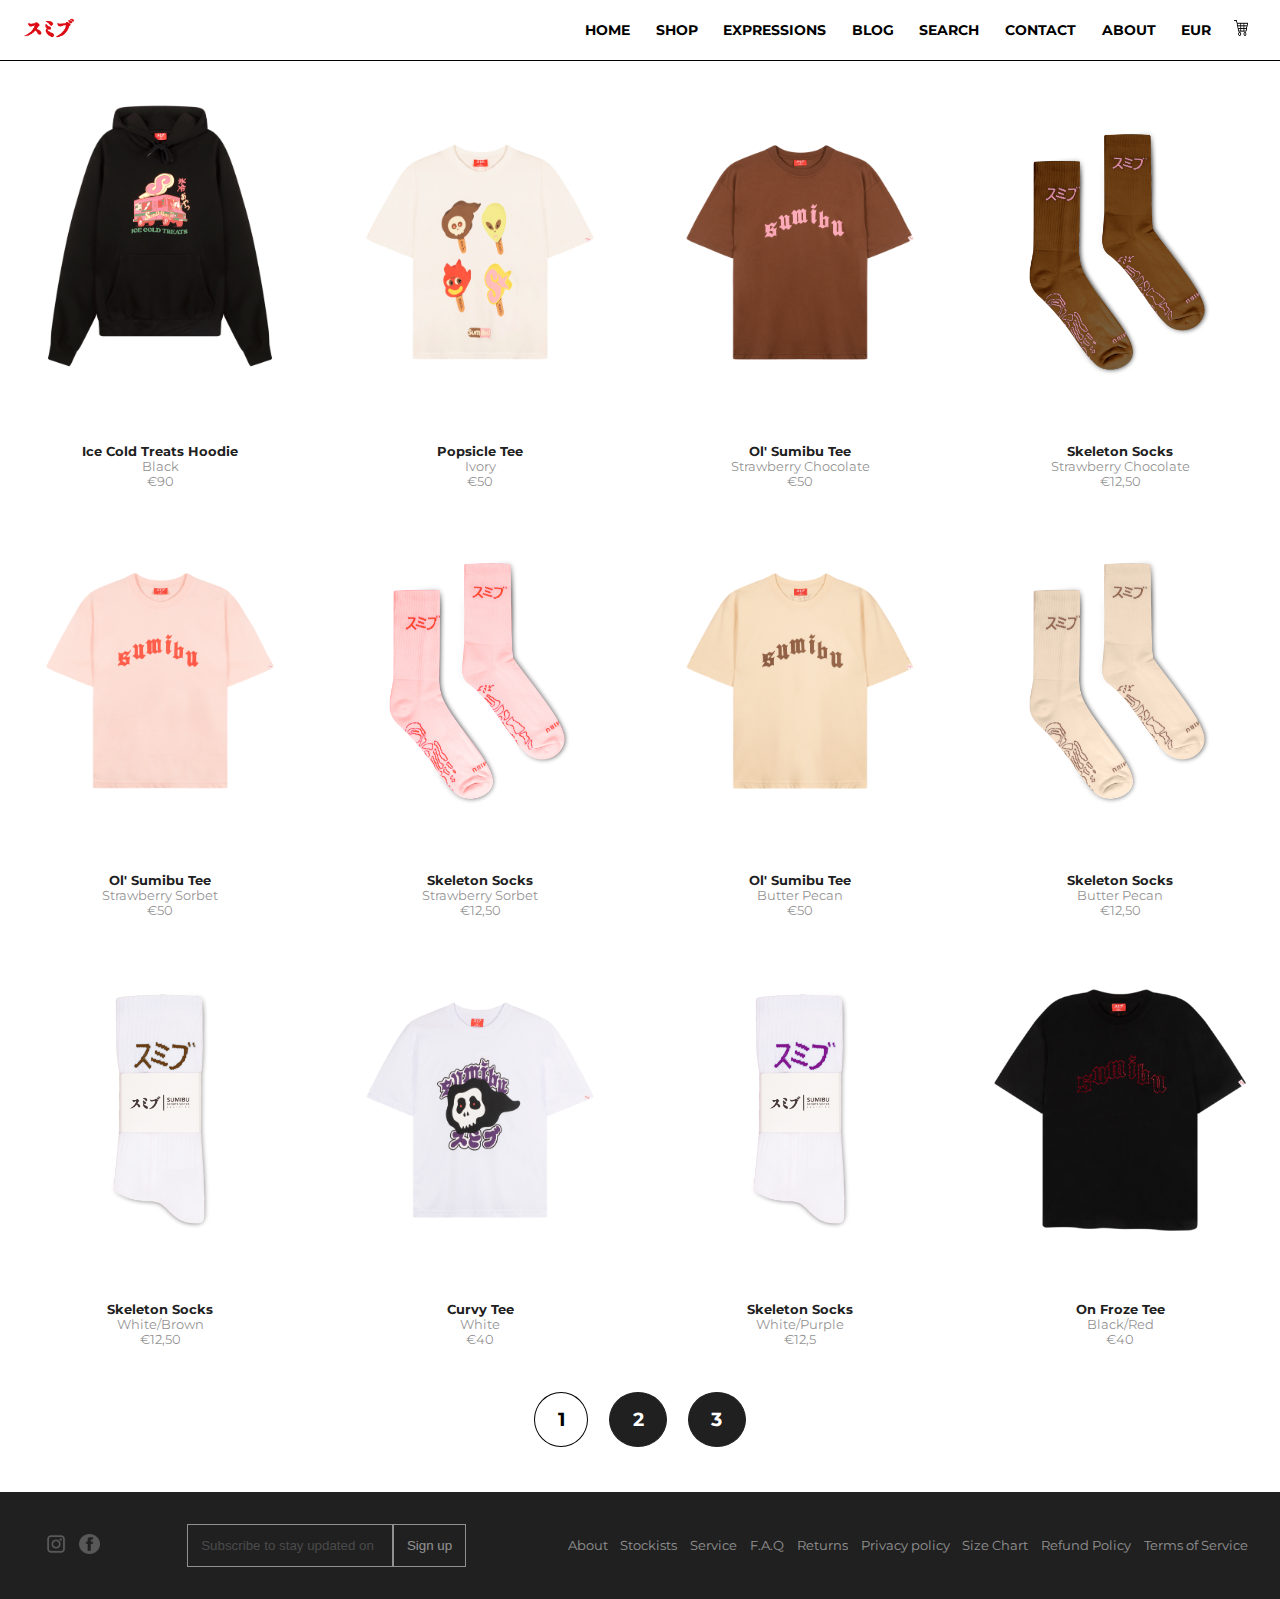
==== commit 264d497d: "Add files via upload" ====
--- a/shop.html
+++ b/shop.html
@@ -1,5 +1,6 @@
 <!DOCTYPE html>
 <html lang="nl">
+
 <head>
     <meta charset="UTF-8">
     <meta http-equiv="X-UA-Compatible" content="IE=edge">
@@ -13,6 +14,7 @@
     <link href="https://fonts.googleapis.com/css2?family=Montserrat&display=swap" rel="stylesheet">
     <title>Sumibu</title>
 </head>
+
 <body class="shop">
     <header>
         <section>
@@ -38,91 +40,109 @@
         <section>
             <article>
                 <a href="#"><img src="images/trui.png" alt="hoodie">
-                <h3>Ice Cold Treats Hoodie</h3>
-                <p>Black</p>
-                <p>€90</p></a>
+                    <h3>Ice Cold Treats Hoodie</h3>
+                    <p>Black</p>
+                    <p>€90</p>
+                </a>
             </article>
             <article>
-                <a href="#"><img src="images/eerste shirt.png" alt="shirt">
-                <h3>Popsicle Tee</h1>
-                <p>Ivory</p>
-                <p>€50</p></a>
+                <a href="#"><img src="images/eerste-shirt.png" alt="shirt">
+                    <h3>Popsicle Tee</h3>
+                    <p>Ivory</p>
+                    <p>€50</p>
+                </a>
             </article>
             <article>
-                <a href="#"><img src="images/tweede shirt.png" alt="shirt">
-                <h3>Ol' Sumibu Tee</h3>
-                <p>Strawberry Chocolate</p>
-                <p>€50</p></a>
+                <a href="#"><img src="images/tweede-shirt.png" alt="shirt">
+                    <h3>Ol' Sumibu Tee</h3>
+                    <p>Strawberry Chocolate</p>
+                    <p>€50</p>
+                </a>
             </article>
             <article>
                 <a href="#"><img src="images/sokken.png" alt="sokken">
-                <h3>Skeleton Socks</h3>
-                <p>Strawberry Chocolate</p>
-                <p>€12,50</p></a>
+                    <h3>Skeleton Socks</h3>
+                    <p>Strawberry Chocolate</p>
+                    <p>€12,50</p>
+                </a>
             </article>
             <article>
-                <a href="#"><img src="images/derde shirt.png" alt="shirt">
-                <h3>Ol' Sumibu Tee</h3>
-                <p>Strawberry Sorbet</p>
-                <p>€50</p></a>
+                <a href="#"><img src="images/derde-shirt.png" alt="shirt">
+                    <h3>Ol' Sumibu Tee</h3>
+                    <p>Strawberry Sorbet</p>
+                    <p>€50</p>
+                </a>
             </article>
             <article>
-                <a href="#"><img src="images/tweede sokken.png" alt="sokken">
-                <h3>Skeleton Socks</h3>
-                <p>Strawberry Sorbet</p>
-                <p>€12,50</p></a>
+                <a href="#"><img src="images/tweede-sokken.png" alt="sokken">
+                    <h3>Skeleton Socks</h3>
+                    <p>Strawberry Sorbet</p>
+                    <p>€12,50</p>
+                </a>
             </article>
             <article>
-                <a href="#"><img src="images/vierde shirt.png" alt="shirt">
-                <h3>Ol' Sumibu Tee</h3>
-                <p>Butter Pecan</p>
-                <p>€50</p></a>
+                <a href="#"><img src="images/vierde-shirt.png" alt="shirt">
+                    <h3>Ol' Sumibu Tee</h3>
+                    <p>Butter Pecan</p>
+                    <p>€50</p>
+                </a>
             </article>
             <article>
-                <a href="#"><img src="images/derde sokken.png" alt="sokken">
-                <h3>Skeleton Socks</h3>
-                <p>Butter Pecan</p>
-                <p>€12,50</p></a>
-            </article>
-           <article>
-                <a href="#"><img src="images/vierde sokken.png" alt="sokken">
-                <h3>Skeleton Socks</h3>
-                <p>White/Brown</p>
-                <p>€12,50</p></a>
+                <a href="#"><img src="images/derde-sokken.png" alt="sokken">
+                    <h3>Skeleton Socks</h3>
+                    <p>Butter Pecan</p>
+                    <p>€12,50</p>
+                </a>
             </article>
             <article>
-                <a href=""><img src="images/vijfde shirt.png" alt="shirt">
-                <h3>Curvy Tee</h3>
-                <p>White</p>
-                <p>€40</p></a>
+                <a href="#"><img src="images/vierde-sokken.png" alt="sokken">
+                    <h3>Skeleton Socks</h3>
+                    <p>White/Brown</p>
+                    <p>€12,50</p>
+                </a>
             </article>
             <article>
-                <a href="#"><img src="images/vijfde sokken.png" alt="shirt">
-                <h3>Skeleton Socks</h3>
-                <p>White/Purple</p>
-                <p>€12,5</p></a>
+                <a href=""><img src="images/vijfde-shirt.png" alt="shirt">
+                    <h3>Curvy Tee</h3>
+                    <p>White</p>
+                    <p>€40</p>
+                </a>
             </article>
             <article>
-                <a href="#"><img src="images/zesde shirt.png" alt="shirt">
-                <h3>On Froze Tee</h3>
-                <p>Black/Red</p>
-                <p>€40</p></a>
+                <a href="#"><img src="images/vijfde-sokken.png" alt="shirt">
+                    <h3>Skeleton Socks</h3>
+                    <p>White/Purple</p>
+                    <p>€12,5</p>
+                </a>
             </article>
-    </section>
-       
-    <div>
-        <a href="#"><h3>1</h3></a>
-        <a href="#"><h3>2</h3></a>
-        <a href="#"><h3>3</h3></a>
-    </div>
+            <article>
+                <a href="#"><img src="images/zesde-shirt.png" alt="shirt">
+                    <h3>On Froze Tee</h3>
+                    <p>Black/Red</p>
+                    <p>€40</p>
+                </a>
+            </article>
+        </section>
+
+        <div>
+            <a href="#">
+                <h3>1</h3>
+            </a>
+            <a href="#">
+                <h3>2</h3>
+            </a>
+            <a href="#">
+                <h3>3</h3>
+            </a>
+        </div>
     </main>
-   
-    <footer>    
+
+    <footer>
         <article>
-            <img src="images/insta.png" alt="instagram">
-            <img src="images/facebook.png" alt="facebook">
+            <a href="#"><img src="images/insta.png" alt="instagram"></a>
+            <a href="#"><img src="images/facebook.png" alt="facebook"></a>
         </article>
-        
+
         <article>
             <input type="email" id="email" required placeholder="Subscribe to stay updated on the latest!">
             <input type="submit" value="Sign up">
@@ -143,4 +163,5 @@
     </footer>
     <script src="scripts/scripts.js"></script>
 </body>
+
 </html>--- a/styles/styles.css
+++ b/styles/styles.css
@@ -1,6 +1,6 @@
 *,html {
-    padding: 0px;
-    margin: 0px;
+    padding: 0em;
+    margin: 0em;
     box-sizing: border-box;
     cursor: url(//cdn.shopify.com/s/files/1/1156/1870/t/19/assets/SKELETON.png?v=17962530914533551007),auto;
 }
@@ -95,11 +95,6 @@
     padding: 0%;
 }
 
-.home picture{
-    display: flex;
-    overflow: auto;
-}
-
 .home picture img{
     width: 100%;
 }
@@ -131,7 +126,7 @@
 
 section>article>a>h3{
     font-family: var(--standaard-font);
-    font-size: 13px;
+    font-size: 0.8em;
     color: var(--standaard-zwart);
     text-align: center;
 }
@@ -139,15 +134,15 @@
 section>article>a>p{
     color: var(--standaard-zwart-lagere-oppacity);
     font-family:  var(--standaard-font);
-    font-size: 13px;
+    font-size: 0.8em;
     text-align: center;
 }
 
 main>div{
     display: flex;
     justify-content: center;
-    gap: 20px;
-    padding: 50px;
+    gap: 1.3em;
+    padding: 2.8em;
  }
 
  main>div>a{
@@ -156,18 +151,18 @@
  
  main>div>a>h3{
      font-family: var(--standaard-font);
-     border: 1px var(--standaard-zwart) solid;
+     border: 0.1em var(--standaard-zwart) solid;
      border-radius:  100%;
-     padding: 10px 20px;
+     padding: 0.8em 1.2em;
      background-color: var(--standaard-zwart);
      color: white;
  }
 
  main>div>a>h3:hover{
     font-family: var(--standaard-font);
-    border: 1px var(--standaard-zwart) solid;
+    border: 0.1em var(--standaard-zwart) solid;
     border-radius:  100%;
-    padding: 10px 20px;
+    padding: 0.8em 1.2em;
     background-color: var(--standaard-zwart);
     color: white;
 }
@@ -175,13 +170,13 @@
  main>div>a:first-of-type h3{
      background-color: white;
      color: black;
-     border: 1px black solid;
+     border: 0.1em black solid;
  }
 
 
  main>div>a>h3:hover{
     background-color: white;
-    border: black 1px solid;
+    border: black 0.1em solid;
     color: black;
 }
 
@@ -192,7 +187,7 @@
 
 /*burgermenu*/
 header{
-    border-bottom: 1px solid black;
+    border-bottom: 0.1em solid black;
     padding: .5em;
 }
 
@@ -203,10 +198,10 @@
 header nav{
     background-color: rgba(0, 0, 0, 0.863);
     position: fixed;
-    top: 0px;
-    right: 0px;
-    left: 0px;
-    bottom: 0px;
+    top: 0;
+    right: 0;
+    left: 0;
+    bottom: 0;
     transform:translateX(-100%);
     transition: 1s;
 }
@@ -214,8 +209,8 @@
 header ul{
     display: flex;
     flex-direction: column; 
-    margin-left: 50px;
-    margin-top: 50px;
+    margin-left: 2.5em;
+    margin-top: 2.5em;
 }
 
 header ul li{
@@ -226,19 +221,19 @@
     text-decoration: none;
     color: white;
     font-family: var(--standaard-font);
-    font-size: 20px;
+    font-size: 1.5em;
     font-weight: bold;
     
 }
 
 header nav li{
-    padding: 10px;
+    padding: 0.8em;
 }
 
 header nav img{
-    width: 30px;
-    margin-left: 45px;
-    margin-top: 20px;
+    width: 1.8em;
+    margin-left: 2.4em;
+    margin-top: 1.2em;
 }
 
 /*einde burgermenu*/
@@ -251,13 +246,13 @@
 }
 
 header section a:nth-child(1) img{
-    width: 15px;
-    height: 17px;
+    width: 0.9em;
+    height: 1.1em;
 }
 
 header section a:nth-child(3) img{
-    width: 15px;
-    height: 17px;
+    width: 0.9em;
+    height: 1.1em;
 }
 
 header section a:nth-child(2) img{
@@ -278,11 +273,10 @@
     display: flex;
     flex-direction: row;
     justify-content: center;
-
-}
-
-footer>article>img{
-    width: 25px;
+}
+
+footer>article>a>img{
+    width: 1.6em;
     opacity: 50%;
     margin: 5%;
 }
@@ -292,17 +286,17 @@
     color: white;
     opacity: 50%;
     font-family:  var(--standaard-font);
-    font-size: 12px;
+    font-size: 0.8em;
     text-align: center;
     padding: 3%;
 }
 
 footer input{
-    padding: 15px;
+    padding: 1em;
     color: white;
     opacity: 50%;
     background-color:  var(--standaard-zwart);
-    border: white 1px solid;
+    border: white 0.1em solid;
 }
 
 @media (min-width: 48em){
@@ -401,32 +395,32 @@
     }
 
     main>section:first-of-type article:nth-of-type(2) img:hover{
-        content: url('/images/pop.png');
+        content: url('../images/pop.png');
     }
 
     main>section:first-of-type article:nth-of-type(1) img:hover{
-        content: url('/images/hoodie2.png');
+        content: url('../images/hoodie2.png');
     }
 
     main>section:first-of-type article:nth-of-type(3) img:hover{
-        content: url('/images/bruin.png');
+        content: url('../images/bruin.png');
     }
 
     main>section:first-of-type article:nth-of-type(5) img:hover{
-        content: url('/images/roze2.png');
+        content: url('../images/roze2.png');
     }
 
 
     main>section:first-of-type article:nth-of-type(7) img:hover, main>section:nth-of-type(2) article:nth-of-type(1) img:hover{
-        content: url('/images/beige2.png');
+        content: url('../images/beige2.png');
     }
 
     main>section:first-of-type article:nth-of-type(10) img:hover, main>section:nth-of-type(2) article:nth-of-type(4) img:hover{
-        content: url('/images/shirt.png');
+        content: url('../images/shirt.png');
     }
 
     main>section:first-of-type article:nth-of-type(12) img:hover, main>section:nth-of-type(2) article:nth-of-type(6) img:hover{
-        content: url('/images/zwart2.png');
+        content: url('../images/zwart2.png');
     }
 
     a{
@@ -447,10 +441,10 @@
     }
 
     footer a{
-        margin-top: 20px;
+        margin-top: 1.4em;
     }
 
     footer input{
-        margin-top: 20px;
+        margin-top: 1.4em;
     }
 }